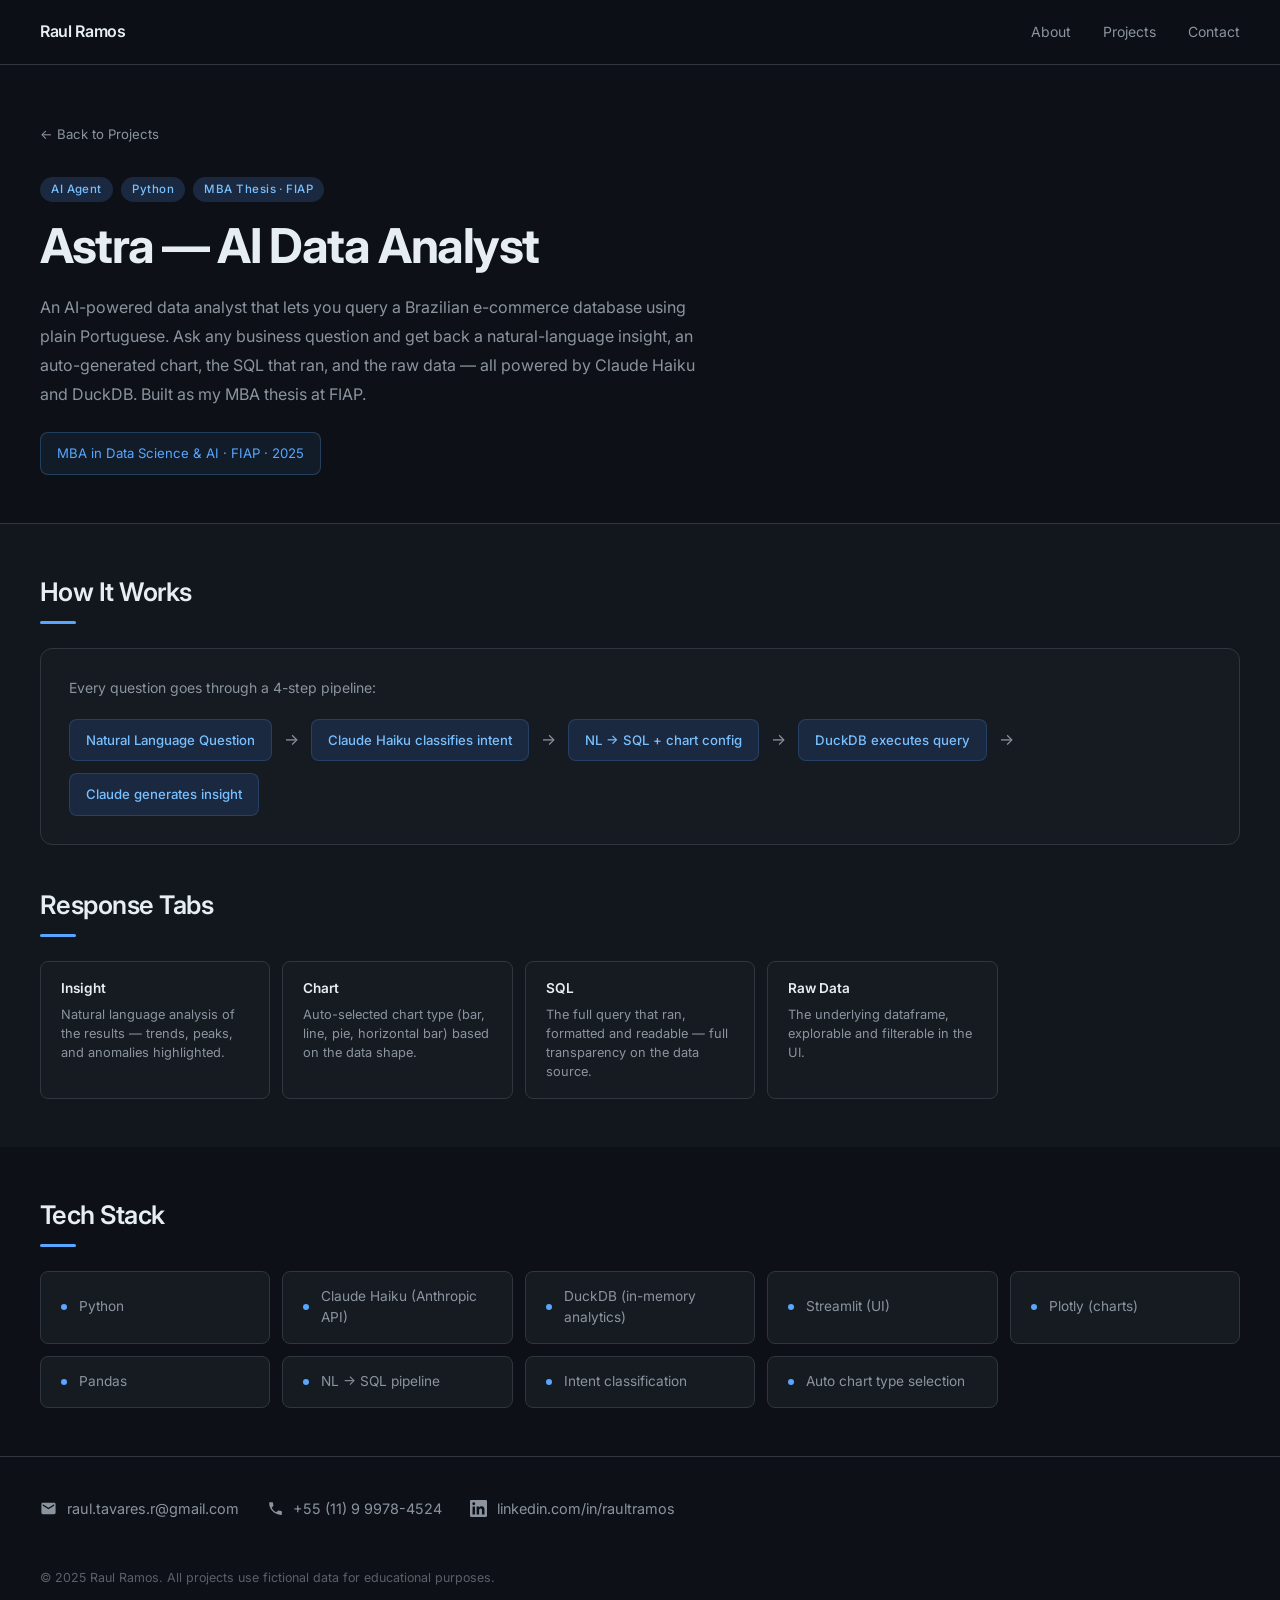
==== projects/astra.html @ 16d10c06 "Add Astra AI project (MBA thesis at FIAP) Adds astra.html project page and the Astra card to the hom" ====
<!DOCTYPE html>
<html lang="en">
<head>
    <meta charset="UTF-8">
    <meta name="viewport" content="width=device-width, initial-scale=1.0">
    <title>Astra | Raul Ramos</title>
    <link rel="stylesheet" href="../styles.css">
    <link rel="icon" type="image/svg+xml" href="../favicon.svg">
    <link rel="preconnect" href="https://fonts.googleapis.com">
    <link rel="preconnect" href="https://fonts.gstatic.com" crossorigin>
    <link href="https://fonts.googleapis.com/css2?family=Inter:wght@300;400;500;600;700&display=swap" rel="stylesheet">
    <style>
        .astra-arch {
            background: var(--bg-card);
            border: 1px solid var(--border);
            border-radius: 12px;
            padding: 1.75rem;
            margin-top: 1.5rem;
        }
        .arch-flow {
            display: flex;
            align-items: center;
            gap: 0.75rem;
            flex-wrap: wrap;
            margin-top: 1.25rem;
        }
        .arch-step {
            background: var(--tag-bg);
            color: var(--tag-text);
            border: 1px solid rgba(88,166,255,0.2);
            border-radius: 8px;
            padding: 0.6rem 1rem;
            font-size: 0.825rem;
            font-weight: 500;
            white-space: nowrap;
        }
        .arch-arrow {
            color: var(--text-muted);
            font-size: 1rem;
            flex-shrink: 0;
        }
        .output-grid {
            display: grid;
            grid-template-columns: repeat(auto-fill, minmax(200px, 1fr));
            gap: 0.75rem;
            margin-top: 1.5rem;
        }
        .output-item {
            background: var(--bg-card);
            border: 1px solid var(--border);
            border-radius: 8px;
            padding: 1rem 1.25rem;
        }
        .output-item h4 {
            font-size: 0.85rem;
            font-weight: 600;
            margin-bottom: 0.35rem;
        }
        .output-item p {
            color: var(--text-muted);
            font-size: 0.8rem;
            line-height: 1.5;
        }
        .thesis-badge {
            display: inline-flex;
            align-items: center;
            gap: 0.5rem;
            background: rgba(88,166,255,0.08);
            border: 1px solid rgba(88,166,255,0.25);
            border-radius: 8px;
            padding: 0.6rem 1rem;
            font-size: 0.825rem;
            color: var(--accent);
            margin-top: 1.5rem;
        }
    </style>
</head>
<body>

<nav class="navbar">
    <div class="nav-container">
        <a href="../index.html" class="nav-logo">Raul Ramos</a>
        <ul class="nav-links">
            <li><a href="../index.html#about">About</a></li>
            <li><a href="../index.html#projects">Projects</a></li>
            <li><a href="../index.html#contact">Contact</a></li>
        </ul>
    </div>
</nav>

<div class="project-hero">
    <div class="container">
        <a href="../index.html#projects" class="back-link">← Back to Projects</a>
        <div class="project-tags">
            <span class="card-tag">AI Agent</span>
            <span class="card-tag">Python</span>
            <span class="card-tag">MBA Thesis · FIAP</span>
        </div>
        <h1 class="project-title">Astra — AI Data Analyst</h1>
        <p class="project-description">
            An AI-powered data analyst that lets you query a Brazilian e-commerce database
            using plain Portuguese. Ask any business question and get back a natural-language
            insight, an auto-generated chart, the SQL that ran, and the raw data — all powered
            by Claude Haiku and DuckDB. Built as my MBA thesis at FIAP.
        </p>
        <div class="thesis-badge">
            MBA in Data Science & AI · FIAP · 2025
        </div>
    </div>
</div>

<div class="features-section section-alt">
    <div class="container">
        <h2 class="section-title">How It Works</h2>
        <div class="astra-arch">
            <p style="color: var(--text-muted); font-size: 0.875rem;">Every question goes through a 4-step pipeline:</p>
            <div class="arch-flow">
                <span class="arch-step">Natural Language Question</span>
                <span class="arch-arrow">→</span>
                <span class="arch-step">Claude Haiku classifies intent</span>
                <span class="arch-arrow">→</span>
                <span class="arch-step">NL → SQL + chart config</span>
                <span class="arch-arrow">→</span>
                <span class="arch-step">DuckDB executes query</span>
                <span class="arch-arrow">→</span>
                <span class="arch-step">Claude generates insight</span>
            </div>
        </div>

        <h2 class="section-title" style="margin-top: 2.5rem;">Response Tabs</h2>
        <div class="output-grid">
            <div class="output-item">
                <h4>Insight</h4>
                <p>Natural language analysis of the results — trends, peaks, and anomalies highlighted.</p>
            </div>
            <div class="output-item">
                <h4>Chart</h4>
                <p>Auto-selected chart type (bar, line, pie, horizontal bar) based on the data shape.</p>
            </div>
            <div class="output-item">
                <h4>SQL</h4>
                <p>The full query that ran, formatted and readable — full transparency on the data source.</p>
            </div>
            <div class="output-item">
                <h4>Raw Data</h4>
                <p>The underlying dataframe, explorable and filterable in the UI.</p>
            </div>
        </div>
    </div>
</div>

<div class="features-section">
    <div class="container">
        <h2 class="section-title">Tech Stack</h2>
        <div class="features-grid">
            <div class="feature-item"><span class="feature-dot"></span>Python</div>
            <div class="feature-item"><span class="feature-dot"></span>Claude Haiku (Anthropic API)</div>
            <div class="feature-item"><span class="feature-dot"></span>DuckDB (in-memory analytics)</div>
            <div class="feature-item"><span class="feature-dot"></span>Streamlit (UI)</div>
            <div class="feature-item"><span class="feature-dot"></span>Plotly (charts)</div>
            <div class="feature-item"><span class="feature-dot"></span>Pandas</div>
            <div class="feature-item"><span class="feature-dot"></span>NL → SQL pipeline</div>
            <div class="feature-item"><span class="feature-dot"></span>Intent classification</div>
            <div class="feature-item"><span class="feature-dot"></span>Auto chart type selection</div>
        </div>
    </div>
</div>

<footer class="site-footer">
    <div class="container">
        <div class="footer-links">
            <a href="mailto:raul.tavares.r@gmail.com" class="contact-item">
                <svg viewBox="0 0 24 24"><path d="M20 4H4c-1.1 0-2 .9-2 2v12c0 1.1.9 2 2 2h16c1.1 0 2-.9 2-2V6c0-1.1-.9-2-2-2zm0 4-8 5-8-5V6l8 5 8-5v2z"/></svg>
                raul.tavares.r@gmail.com
            </a>
            <a href="tel:+5511999784524" class="contact-item">
                <svg viewBox="0 0 24 24"><path d="M6.62 10.79c1.44 2.83 3.76 5.14 6.59 6.59l2.2-2.2c.27-.27.67-.36 1.02-.24 1.12.37 2.33.57 3.57.57.55 0 1 .45 1 1V20c0 .55-.45 1-1 1-9.39 0-17-7.61-17-17 0-.55.45-1 1-1h3.5c.55 0 1 .45 1 1 0 1.25.2 2.45.57 3.57.11.35.03.74-.25 1.02l-2.2 2.2z"/></svg>
                +55 (11) 9 9978-4524
            </a>
            <a href="https://www.linkedin.com/in/raultramos" target="_blank" rel="noopener" class="contact-item">
                <svg viewBox="0 0 24 24"><path d="M20.447 20.452h-3.554v-5.569c0-1.328-.027-3.037-1.852-3.037-1.853 0-2.136 1.445-2.136 2.939v5.667H9.351V9h3.414v1.561h.046c.477-.9 1.637-1.85 3.37-1.85 3.601 0 4.267 2.37 4.267 5.455v6.286zM5.337 7.433a2.062 2.062 0 0 1-2.063-2.065 2.064 2.064 0 1 1 2.063 2.065zm1.782 13.019H3.555V9h3.564v11.452zM22.225 0H1.771C.792 0 0 .774 0 1.729v20.542C0 23.227.792 24 1.771 24h20.451C23.2 24 24 23.227 24 22.271V1.729C24 .774 23.2 0 22.222 0h.003z"/></svg>
                linkedin.com/in/raultramos
            </a>
        </div>
        <p class="footer-copy">© 2025 Raul Ramos. All projects use fictional data for educational purposes.</p>
    </div>
</footer>

</body>
</html>
---- styles.css ----
:root {
    --bg: #0d1117;
    --bg-card: #161b22;
    --bg-card-hover: #1c2128;
    --accent: #58a6ff;
    --accent-glow: rgba(88, 166, 255, 0.12);
    --text: #e6edf3;
    --text-muted: #8b949e;
    --border: #30363d;
    --tag-bg: #1a2840;
    --tag-text: #79c0ff;
}

* { margin: 0; padding: 0; box-sizing: border-box; }

body {
    background: var(--bg);
    color: var(--text);
    font-family: 'Inter', -apple-system, BlinkMacSystemFont, sans-serif;
    line-height: 1.6;
}

/* ── Navbar ── */
.navbar {
    position: sticky;
    top: 0;
    z-index: 100;
    background: rgba(13, 17, 23, 0.88);
    backdrop-filter: blur(14px);
    border-bottom: 1px solid var(--border);
    padding: 0 2rem;
}

.nav-container {
    max-width: 1200px;
    margin: 0 auto;
    display: flex;
    align-items: center;
    justify-content: space-between;
    height: 64px;
}

.nav-logo {
    font-size: 1rem;
    font-weight: 600;
    color: var(--text);
    text-decoration: none;
    letter-spacing: -0.02em;
}

.nav-links { display: flex; gap: 2rem; list-style: none; }

.nav-links a {
    color: var(--text-muted);
    text-decoration: none;
    font-size: 0.875rem;
    transition: color 0.2s;
}
.nav-links a:hover { color: var(--text); }

/* ── Hero ── */
.hero {
    min-height: 82vh;
    display: flex;
    align-items: center;
    padding: 5rem 2rem;
    background:
        radial-gradient(ellipse at 15% 60%, rgba(88,166,255,0.09) 0%, transparent 55%),
        radial-gradient(ellipse at 85% 15%, rgba(88,166,255,0.06) 0%, transparent 45%);
}

.hero-content { max-width: 1200px; margin: 0 auto; width: 100%; }

.hero-eyebrow {
    color: var(--accent);
    font-size: 0.8rem;
    font-weight: 500;
    letter-spacing: 0.12em;
    text-transform: uppercase;
    margin-bottom: 1.25rem;
}

.hero-title {
    font-size: clamp(2.8rem, 7vw, 5.5rem);
    font-weight: 700;
    letter-spacing: -0.035em;
    line-height: 1.05;
    margin-bottom: 1.5rem;
}

.hero-description {
    color: var(--text-muted);
    font-size: 1.1rem;
    max-width: 520px;
    line-height: 1.75;
    margin-bottom: 2.5rem;
}

.btn-primary {
    display: inline-block;
    background: var(--accent);
    color: #0d1117;
    padding: 0.75rem 1.75rem;
    border-radius: 8px;
    font-weight: 600;
    text-decoration: none;
    font-size: 0.9rem;
    transition: opacity 0.2s, transform 0.2s;
}
.btn-primary:hover { opacity: 0.85; transform: translateY(-2px); }

/* ── Sections ── */
.section { padding: 5rem 2rem; }
.section-alt { background: rgba(22, 27, 34, 0.6); }

.container { max-width: 1200px; margin: 0 auto; }

.section-title {
    font-size: 1.6rem;
    font-weight: 600;
    letter-spacing: -0.02em;
    margin-bottom: 0.6rem;
}

.section-title::after {
    content: '';
    display: block;
    width: 36px;
    height: 3px;
    background: var(--accent);
    margin-top: 0.5rem;
    border-radius: 2px;
}

.about-layout {
    display: flex;
    align-items: center;
    gap: 3.5rem;
    margin-top: 2rem;
}

.about-photo {
    width: 180px;
    height: 180px;
    border-radius: 50%;
    object-fit: cover;
    object-position: center 30%;
    border: 2px solid var(--border);
    flex-shrink: 0;
}

.about-text {
    color: var(--text-muted);
    font-size: 1.05rem;
    max-width: 620px;
    line-height: 1.85;
}

@media (max-width: 600px) {
    .about-layout { flex-direction: column; gap: 1.5rem; }
    .about-photo { width: 140px; height: 140px; }
}

/* ── Projects Grid ── */
.projects-grid {
    display: grid;
    grid-template-columns: repeat(auto-fill, minmax(340px, 1fr));
    gap: 1.25rem;
    margin-top: 2.5rem;
}

.project-card {
    background: var(--bg-card);
    border: 1px solid var(--border);
    border-radius: 12px;
    padding: 1.75rem;
    text-decoration: none;
    color: inherit;
    display: flex;
    flex-direction: column;
    gap: 0.75rem;
    transition: border-color 0.2s, background 0.2s, transform 0.2s, box-shadow 0.2s;
}
.project-card:hover {
    border-color: var(--accent);
    background: var(--bg-card-hover);
    transform: translateY(-3px);
    box-shadow: 0 8px 32px var(--accent-glow);
}

.card-tag {
    display: inline-block;
    background: var(--tag-bg);
    color: var(--tag-text);
    font-size: 0.72rem;
    font-weight: 500;
    padding: 0.2rem 0.7rem;
    border-radius: 20px;
    letter-spacing: 0.04em;
    width: fit-content;
}

.project-card h3 {
    font-size: 1.05rem;
    font-weight: 600;
    letter-spacing: -0.01em;
}

.project-card p {
    color: var(--text-muted);
    font-size: 0.875rem;
    line-height: 1.7;
    flex: 1;
}

.card-link {
    color: var(--accent);
    font-size: 0.825rem;
    font-weight: 500;
    margin-top: 0.25rem;
}

/* ── Contact / Footer ── */
.contact-section {
    padding: 5rem 2rem;
    border-top: 1px solid var(--border);
}

.contact-links {
    display: flex;
    gap: 1.75rem;
    flex-wrap: wrap;
    margin-top: 2rem;
}

.contact-item {
    display: flex;
    align-items: center;
    gap: 0.6rem;
    color: var(--text-muted);
    text-decoration: none;
    font-size: 0.9rem;
    transition: color 0.2s;
}
.contact-item:hover { color: var(--accent); }

.contact-item svg { width: 17px; height: 17px; fill: currentColor; flex-shrink: 0; }

.footer-copy {
    margin-top: 3rem;
    color: var(--text-muted);
    font-size: 0.78rem;
    opacity: 0.6;
}

/* ── Project Pages ── */
.project-hero {
    padding: 3.5rem 2rem 3rem;
    border-bottom: 1px solid var(--border);
}

.back-link {
    display: inline-flex;
    align-items: center;
    gap: 0.4rem;
    color: var(--text-muted);
    text-decoration: none;
    font-size: 0.825rem;
    margin-bottom: 2rem;
    transition: color 0.2s;
}
.back-link:hover { color: var(--accent); }

.project-tags { display: flex; gap: 0.5rem; flex-wrap: wrap; margin-bottom: 1rem; }

.project-title {
    font-size: clamp(1.75rem, 4vw, 3rem);
    font-weight: 700;
    letter-spacing: -0.03em;
    line-height: 1.15;
    margin-bottom: 1.25rem;
}

.project-description {
    color: var(--text-muted);
    font-size: 1rem;
    max-width: 680px;
    line-height: 1.8;
}

.features-section { padding: 3rem 2rem; }

.features-grid {
    display: grid;
    grid-template-columns: repeat(auto-fill, minmax(230px, 1fr));
    gap: 0.75rem;
    margin-top: 1.5rem;
}

.feature-item {
    background: var(--bg-card);
    border: 1px solid var(--border);
    border-radius: 8px;
    padding: 0.875rem 1.25rem;
    font-size: 0.855rem;
    color: var(--text-muted);
    display: flex;
    align-items: center;
    gap: 0.75rem;
}

.feature-dot {
    width: 6px;
    height: 6px;
    background: var(--accent);
    border-radius: 50%;
    flex-shrink: 0;
}

.dashboard-section { padding: 3rem 2rem 5rem; }

.dashboard-wrapper {
    width: 100%;
    background: var(--bg-card);
    border: 1px solid var(--border);
    border-radius: 12px;
    overflow: hidden;
    margin-top: 1.5rem;
}

.dashboard-wrapper iframe {
    width: 100%;
    height: 720px;
    border: none;
    display: block;
}

/* ── Responsive ── */
/* ── Site Footer (project pages) ── */
.site-footer {
    padding: 2.5rem 2rem;
    border-top: 1px solid var(--border);
}

.footer-links {
    display: flex;
    gap: 1.75rem;
    flex-wrap: wrap;
    margin-bottom: 1rem;
}

/* ── Lang switcher ── */
.lang-switcher { display: flex; align-items: center; gap: 0.35rem; margin-left: 1.25rem; }

.lang-opt {
    background: none;
    border: none;
    color: var(--text-muted);
    font-size: 0.78rem;
    font-weight: 500;
    cursor: pointer;
    padding: 0.15rem 0.3rem;
    border-radius: 4px;
    font-family: inherit;
    transition: color 0.2s;
}
.lang-opt:hover { color: var(--text); }
.lang-opt.active { color: var(--accent); font-weight: 700; }
.lang-sep { color: var(--border); font-size: 0.75rem; }

.about-body { display: flex; flex-direction: column; gap: 0.85rem; }

/* ── Resume ── */
.resume-summary {
    color: var(--text-muted);
    font-size: 1rem;
    line-height: 1.85;
    max-width: 800px;
    margin: 1.75rem 0 3rem;
}

.resume-subtitle {
    font-size: 0.72rem;
    font-weight: 600;
    color: var(--text-muted);
    text-transform: uppercase;
    letter-spacing: 0.1em;
    margin: 2.5rem 0 1.25rem;
    padding-bottom: 0.6rem;
    border-bottom: 1px solid var(--border);
}

.timeline { display: flex; flex-direction: column; gap: 1.25rem; }

.timeline-item {
    background: var(--bg-card);
    border: 1px solid var(--border);
    border-radius: 10px;
    padding: 1.5rem;
}

.timeline-header {
    display: flex;
    justify-content: space-between;
    align-items: flex-start;
    gap: 1rem;
    margin-bottom: 1rem;
    flex-wrap: wrap;
}

.timeline-role {
    font-size: 0.975rem;
    font-weight: 600;
    margin-bottom: 0.25rem;
}

.timeline-company {
    color: var(--accent);
    font-size: 0.825rem;
    font-weight: 500;
}

.timeline-date {
    color: var(--text-muted);
    font-size: 0.775rem;
    white-space: nowrap;
    padding-top: 0.1rem;
}

.timeline-bullets {
    list-style: none;
    display: flex;
    flex-direction: column;
    gap: 0.55rem;
}

.timeline-bullets li {
    color: var(--text-muted);
    font-size: 0.865rem;
    line-height: 1.65;
    padding-left: 1.1rem;
    position: relative;
}

.timeline-bullets li::before {
    content: '▸';
    position: absolute;
    left: 0;
    color: var(--accent);
    font-size: 0.65rem;
    top: 0.2rem;
}

.skills-grid {
    display: grid;
    grid-template-columns: repeat(auto-fill, minmax(260px, 1fr));
    gap: 1rem;
}

.skill-category {
    background: var(--bg-card);
    border: 1px solid var(--border);
    border-radius: 10px;
    padding: 1.25rem;
}

.skill-label {
    display: block;
    font-size: 0.72rem;
    font-weight: 600;
    color: var(--text-muted);
    text-transform: uppercase;
    letter-spacing: 0.08em;
    margin-bottom: 0.75rem;
}

.skill-tags { display: flex; flex-wrap: wrap; gap: 0.4rem; }

.skill-tag {
    background: var(--tag-bg);
    color: var(--tag-text);
    font-size: 0.775rem;
    font-weight: 500;
    padding: 0.2rem 0.65rem;
    border-radius: 20px;
}

.education-list { display: flex; flex-direction: column; gap: 0.75rem; }

.education-item {
    background: var(--bg-card);
    border: 1px solid var(--border);
    border-radius: 10px;
    padding: 1.25rem 1.5rem;
    display: flex;
    justify-content: space-between;
    align-items: center;
    flex-wrap: wrap;
    gap: 0.5rem;
}

.education-item h4 {
    font-size: 0.925rem;
    font-weight: 600;
    margin-bottom: 0.2rem;
}

/* ── Responsive ── */
@media (max-width: 768px) {
    .nav-links { display: none; }
    .projects-grid { grid-template-columns: 1fr; }
    .hero { min-height: 65vh; }
    .contact-links { flex-direction: column; }
    .footer-links { flex-direction: column; }
    .dashboard-wrapper iframe { height: 480px; }
    .timeline-header { flex-direction: column; }
    .education-item { flex-direction: column; align-items: flex-start; }
}
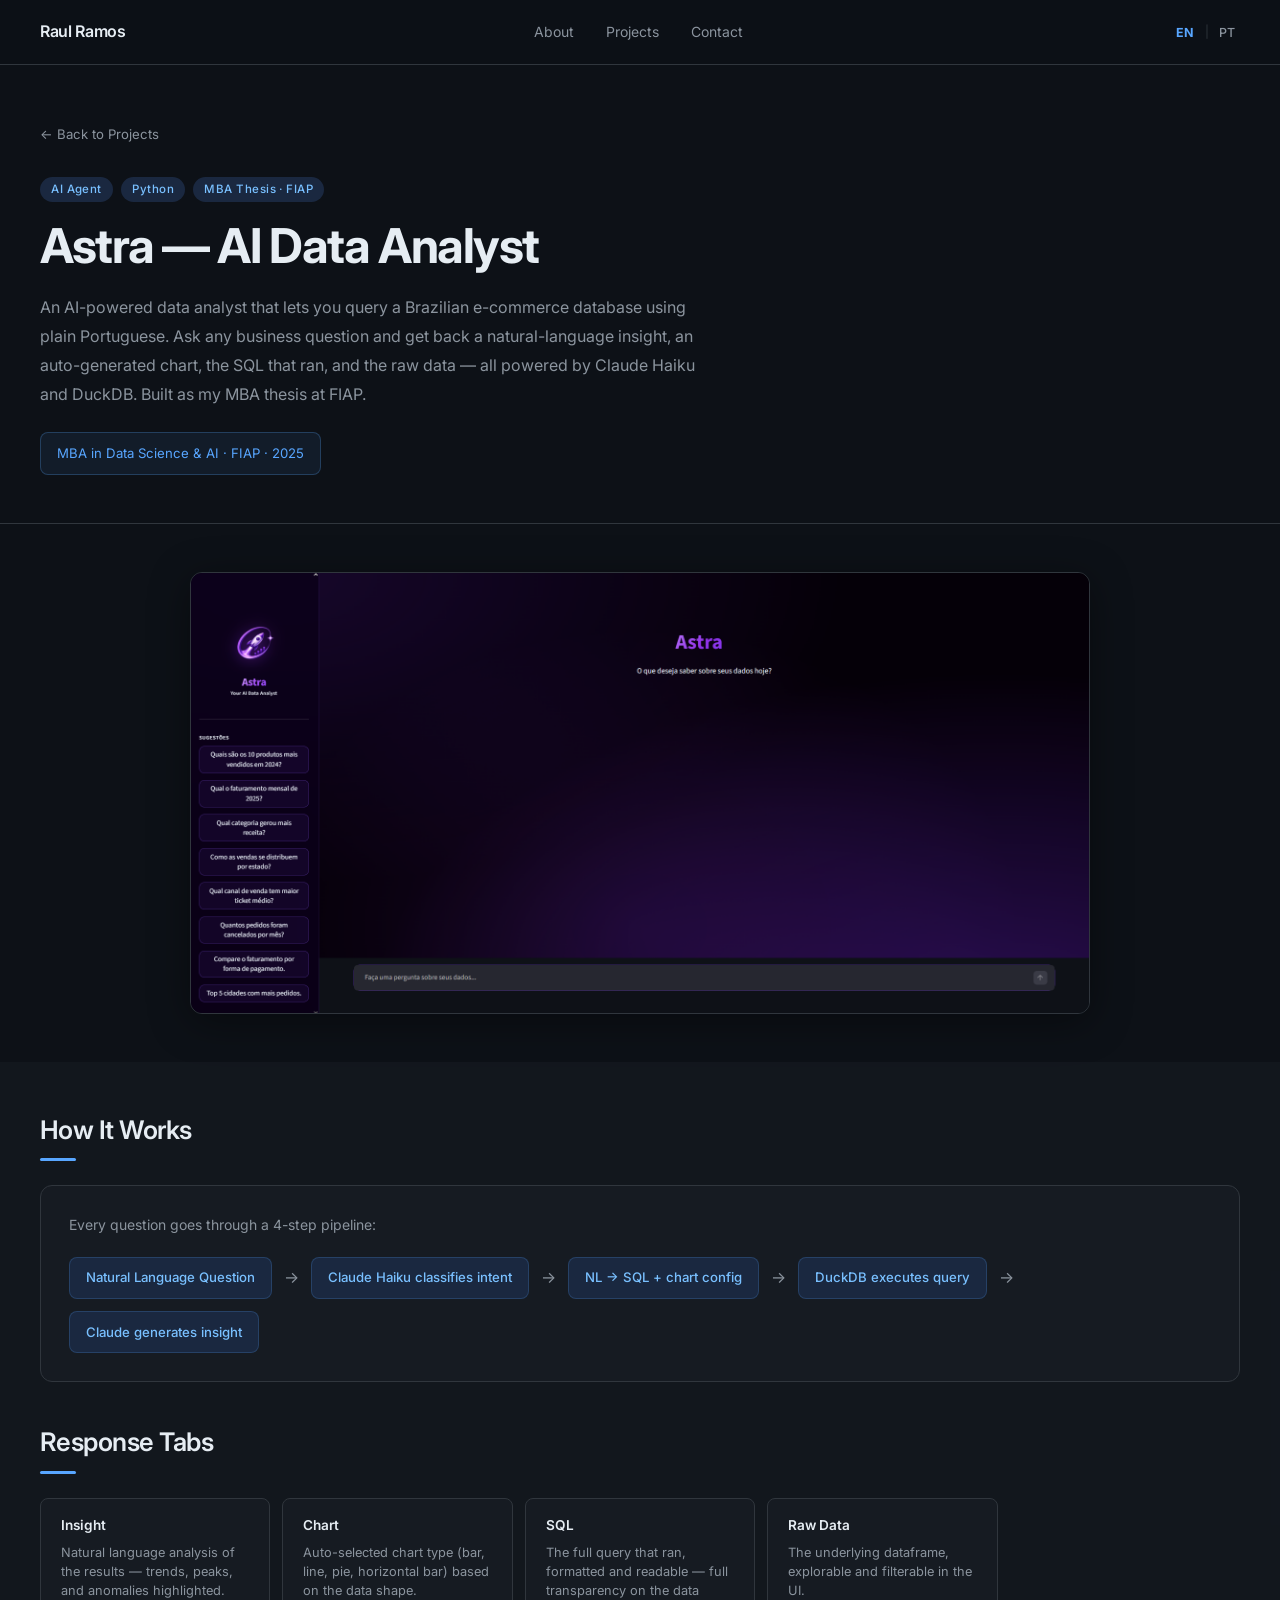
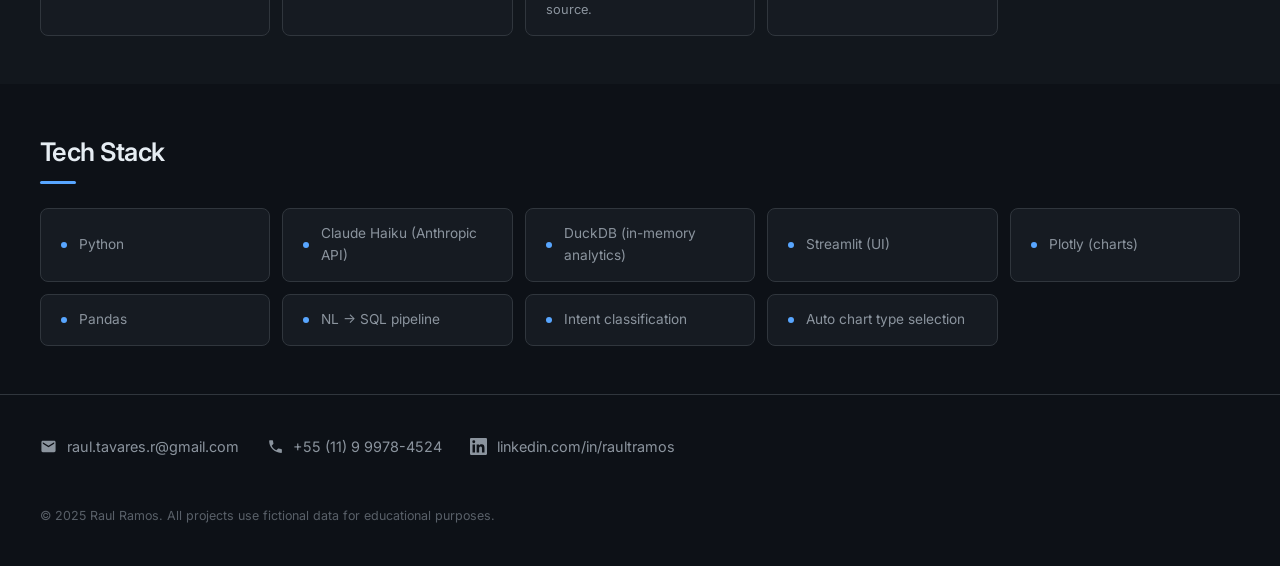
==== commit 5e498010: "Add lang switcher to all pages, type badges, Sanitrix project, Astra image - Language switcher (EN/P" ====
--- a/projects/astra.html
+++ b/projects/astra.html
@@ -81,16 +81,21 @@
     <div class="nav-container">
         <a href="../index.html" class="nav-logo">Raul Ramos</a>
         <ul class="nav-links">
-            <li><a href="../index.html#about">About</a></li>
-            <li><a href="../index.html#projects">Projects</a></li>
-            <li><a href="../index.html#contact">Contact</a></li>
+            <li><a href="../index.html#about" data-i18n="nav.about">About</a></li>
+            <li><a href="../index.html#projects" data-i18n="nav.projects">Projects</a></li>
+            <li><a href="../index.html#contact" data-i18n="nav.contact">Contact</a></li>
         </ul>
+        <div class="lang-switcher">
+            <button class="lang-opt active" data-lang="en" onclick="setLang('en')">EN</button>
+            <span class="lang-sep">|</span>
+            <button class="lang-opt" data-lang="pt" onclick="setLang('pt')">PT</button>
+        </div>
     </div>
 </nav>
 
 <div class="project-hero">
     <div class="container">
-        <a href="../index.html#projects" class="back-link">← Back to Projects</a>
+        <a href="../index.html#projects" class="back-link" data-i18n="nav.backlink">← Back to Projects</a>
         <div class="project-tags">
             <span class="card-tag">AI Agent</span>
             <span class="card-tag">Python</span>
@@ -106,6 +111,16 @@
         <div class="thesis-badge">
             MBA in Data Science & AI · FIAP · 2025
         </div>
+    </div>
+</div>
+
+<div class="features-section">
+    <div class="container">
+        <img
+            src="astra-preview.png"
+            alt="Astra AI Data Analyst — interface screenshot"
+            style="width:100%;max-width:900px;display:block;margin:0 auto;border-radius:12px;border:1px solid var(--border);box-shadow:0 8px 40px rgba(0,0,0,0.4);"
+        >
     </div>
 </div>
 
@@ -182,9 +197,10 @@
                 linkedin.com/in/raultramos
             </a>
         </div>
-        <p class="footer-copy">© 2025 Raul Ramos. All projects use fictional data for educational purposes.</p>
+        <p class="footer-copy" data-i18n="footer.copy">© 2025 Raul Ramos. All projects use fictional data for educational purposes.</p>
     </div>
 </footer>
 
+<script src="../translations.js"></script>
 </body>
 </html>
--- a/styles.css
+++ b/styles.css
@@ -200,6 +200,27 @@
     width: fit-content;
 }
 
+.card-type {
+    display: inline-block;
+    background: rgba(30, 40, 30, 0.8);
+    color: #7ee787;
+    font-size: 0.68rem;
+    font-weight: 500;
+    padding: 0.2rem 0.65rem;
+    border-radius: 20px;
+    letter-spacing: 0.04em;
+    border: 1px solid rgba(126, 231, 135, 0.2);
+    width: fit-content;
+    margin-left: 0.35rem;
+}
+
+.card-tags-row {
+    display: flex;
+    flex-wrap: wrap;
+    align-items: center;
+    gap: 0.35rem;
+}
+
 .project-card h3 {
     font-size: 1.05rem;
     font-weight: 600;
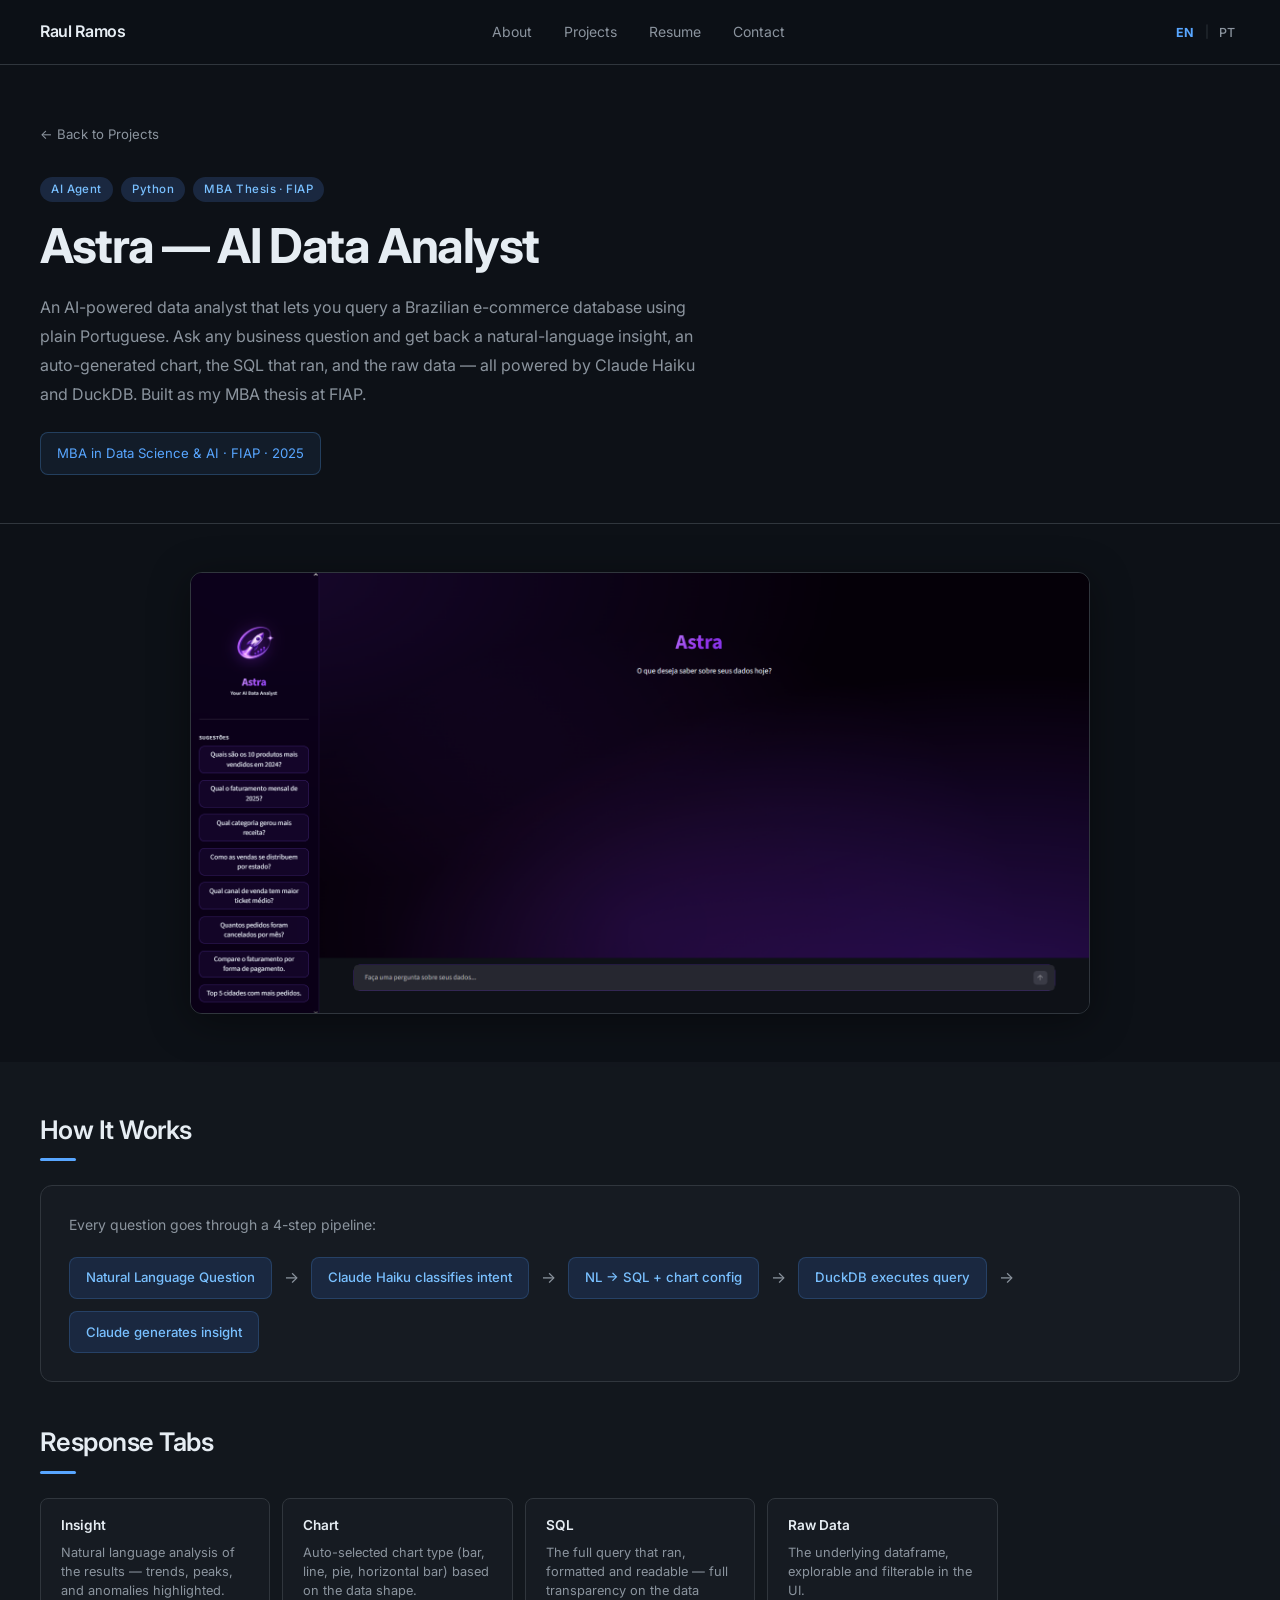
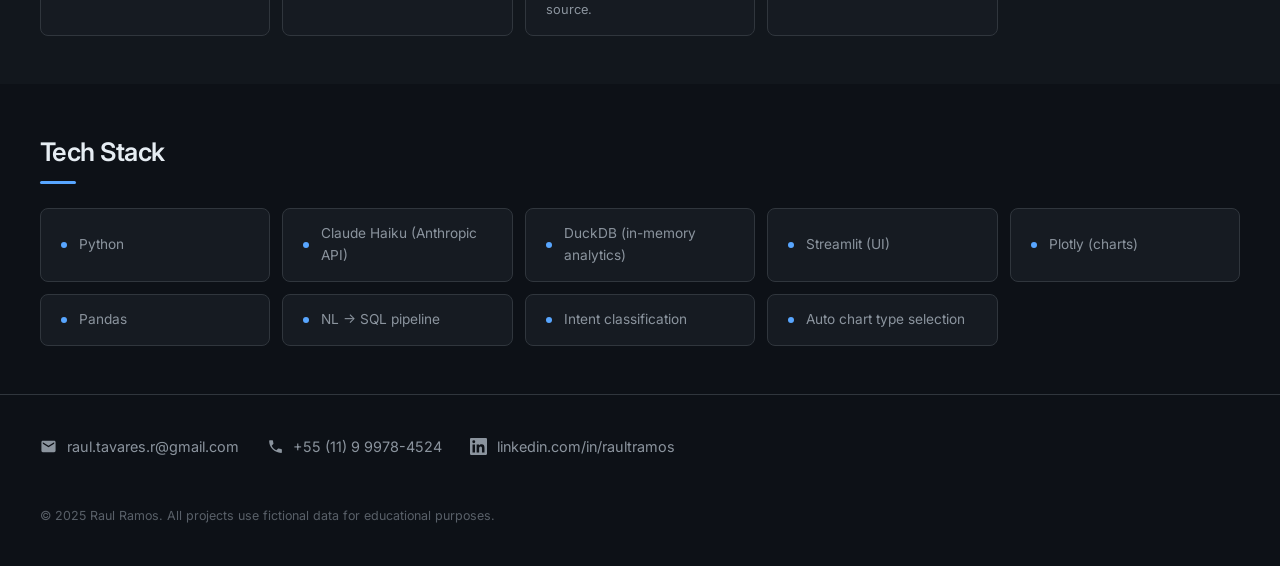
==== commit 71adbf6d: "Fix Resume link in all project navbars; add section title translations - Resume (Currículo) link res" ====
--- a/projects/astra.html
+++ b/projects/astra.html
@@ -83,6 +83,7 @@
         <ul class="nav-links">
             <li><a href="../index.html#about" data-i18n="nav.about">About</a></li>
             <li><a href="../index.html#projects" data-i18n="nav.projects">Projects</a></li>
+            <li><a href="../index.html#resume" data-i18n="nav.resume">Resume</a></li>
             <li><a href="../index.html#contact" data-i18n="nav.contact">Contact</a></li>
         </ul>
         <div class="lang-switcher">
@@ -126,7 +127,7 @@
 
 <div class="features-section section-alt">
     <div class="container">
-        <h2 class="section-title">How It Works</h2>
+        <h2 class="section-title" data-i18n="section.howit">How It Works</h2>
         <div class="astra-arch">
             <p style="color: var(--text-muted); font-size: 0.875rem;">Every question goes through a 4-step pipeline:</p>
             <div class="arch-flow">
@@ -142,7 +143,7 @@
             </div>
         </div>
 
-        <h2 class="section-title" style="margin-top: 2.5rem;">Response Tabs</h2>
+        <h2 class="section-title" style="margin-top: 2.5rem;" data-i18n="section.tabs">Response Tabs</h2>
         <div class="output-grid">
             <div class="output-item">
                 <h4>Insight</h4>
@@ -166,7 +167,7 @@
 
 <div class="features-section">
     <div class="container">
-        <h2 class="section-title">Tech Stack</h2>
+        <h2 class="section-title" data-i18n="section.stack">Tech Stack</h2>
         <div class="features-grid">
             <div class="feature-item"><span class="feature-dot"></span>Python</div>
             <div class="feature-item"><span class="feature-dot"></span>Claude Haiku (Anthropic API)</div>
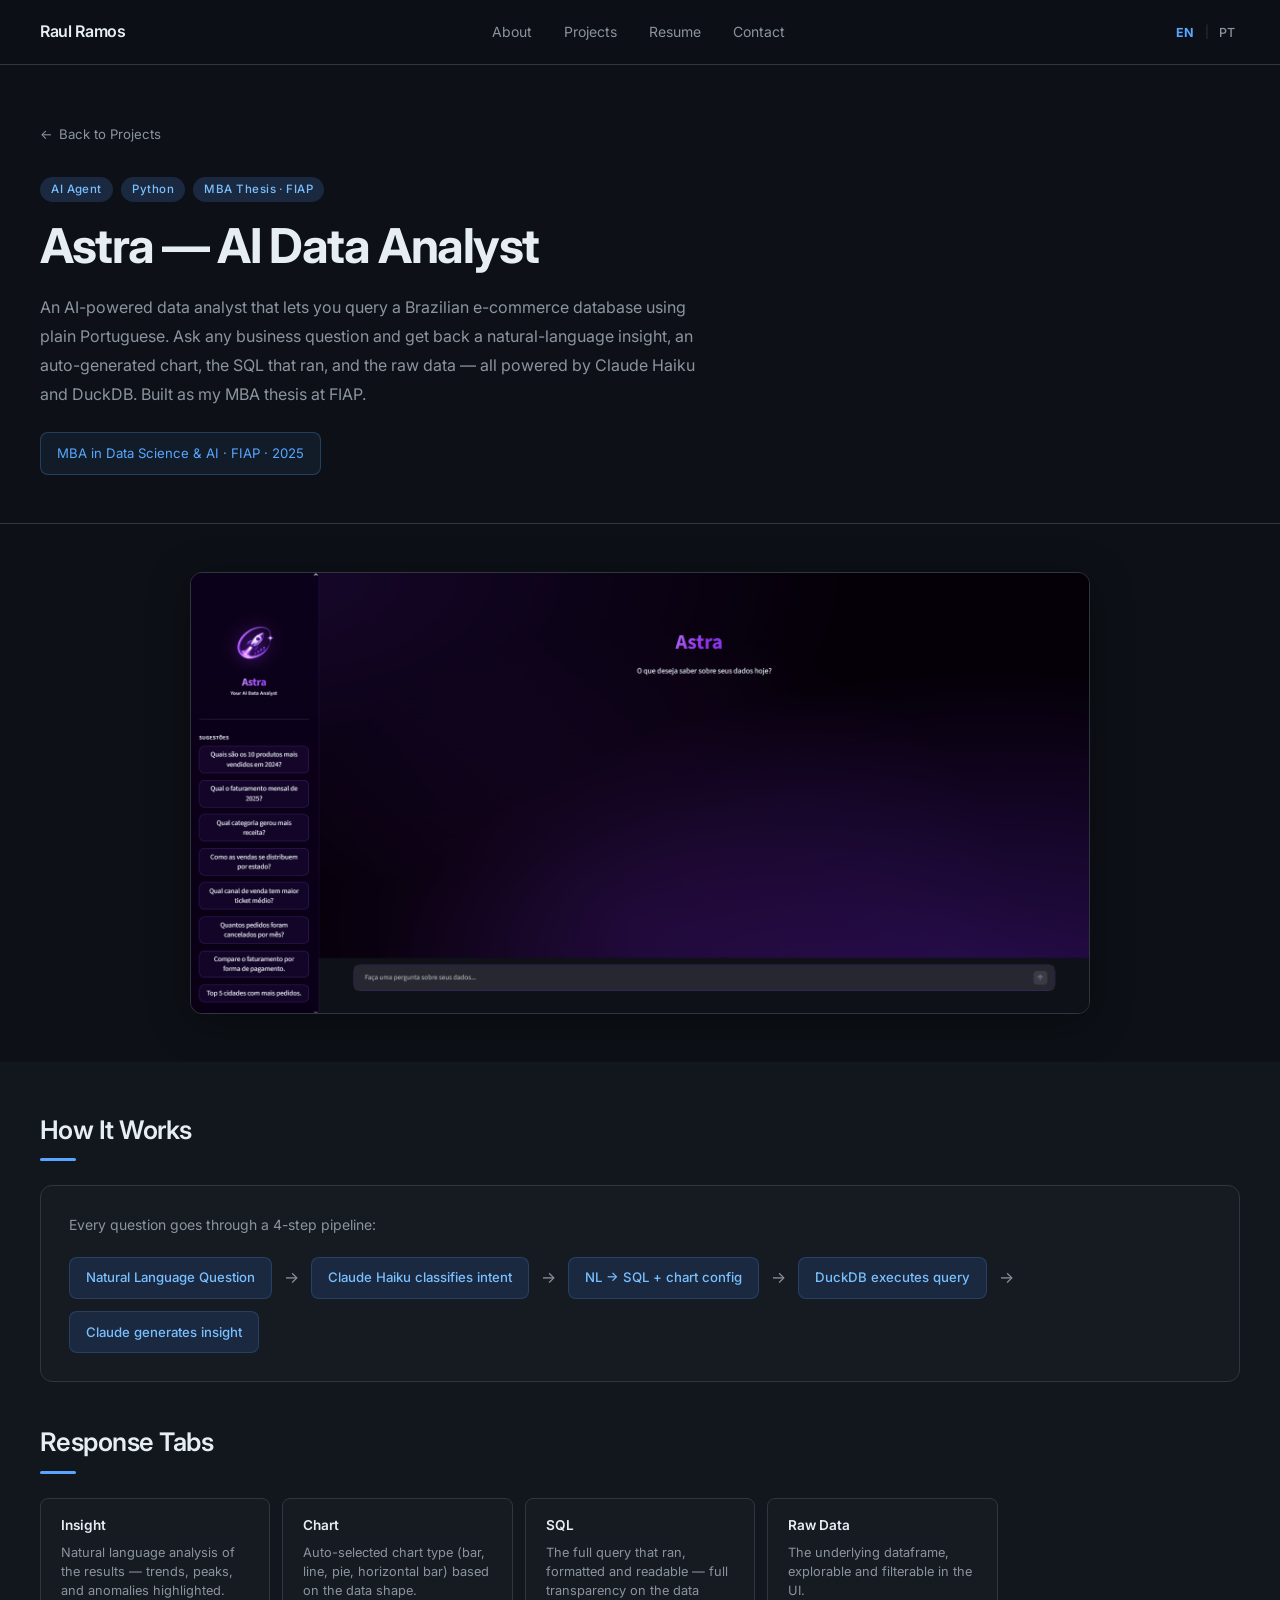
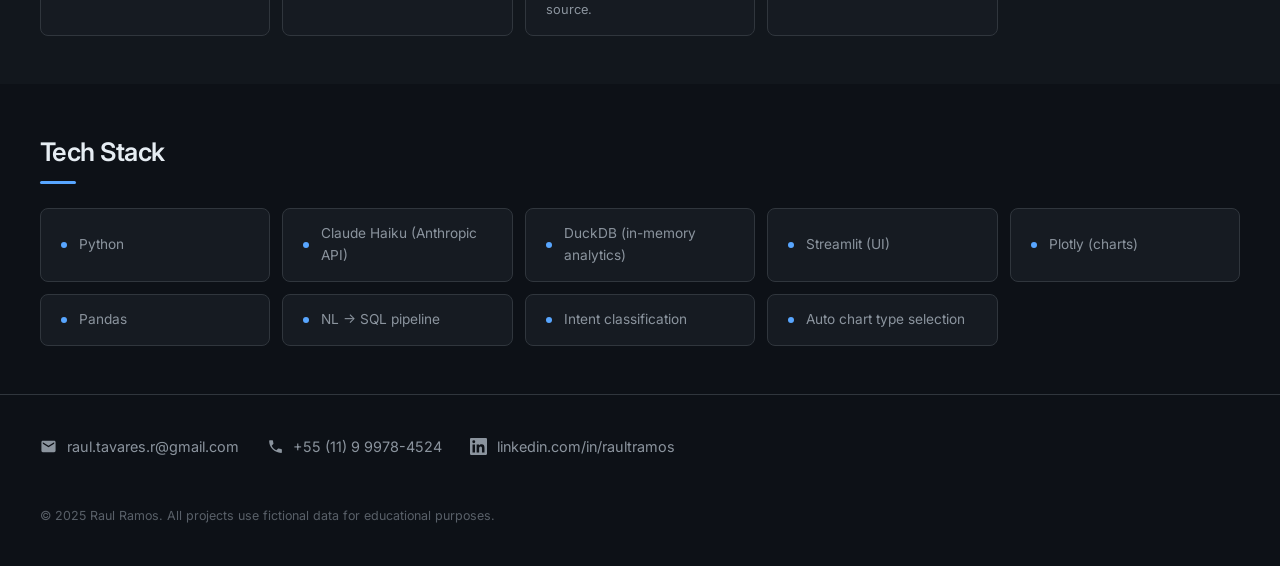
==== commit 7cc14e37: "Add PT translations for all project descriptions; fix back-link i18n - All 9 project hero descriptio" ====
--- a/projects/astra.html
+++ b/projects/astra.html
@@ -96,14 +96,14 @@
 
 <div class="project-hero">
     <div class="container">
-        <a href="../index.html#projects" class="back-link" data-i18n="nav.backlink">← Back to Projects</a>
+        <a href="../index.html#projects" class="back-link">← <span data-i18n="nav.backlink">Back to Projects</span></a>
         <div class="project-tags">
             <span class="card-tag">AI Agent</span>
             <span class="card-tag">Python</span>
             <span class="card-tag">MBA Thesis · FIAP</span>
         </div>
         <h1 class="project-title">Astra — AI Data Analyst</h1>
-        <p class="project-description">
+        <p class="project-description" data-i18n="proj.astra.desc">
             An AI-powered data analyst that lets you query a Brazilian e-commerce database
             using plain Portuguese. Ask any business question and get back a natural-language
             insight, an auto-generated chart, the SQL that ran, and the raw data — all powered
